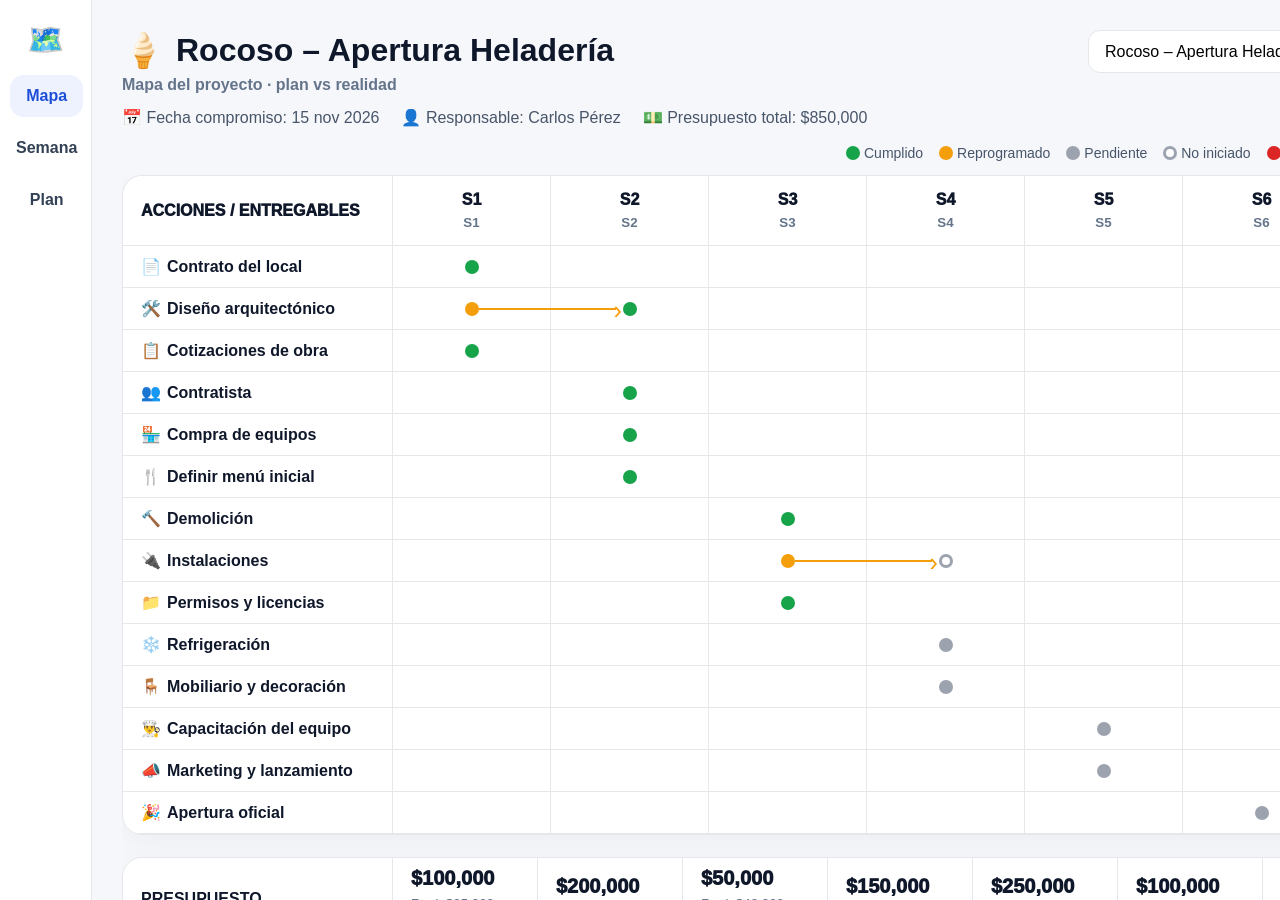
==== index.html @ 223167d5 "Plannerv1" ====
<!DOCTYPE html><html lang="es"><head><meta charset="UTF-8"><meta http-equiv="refresh" content="0; url=mapa.html"><title>Plan Semanal</title></head><body>Redirigiendo a <a href="mapa.html">Mapa</a>...</body></html>
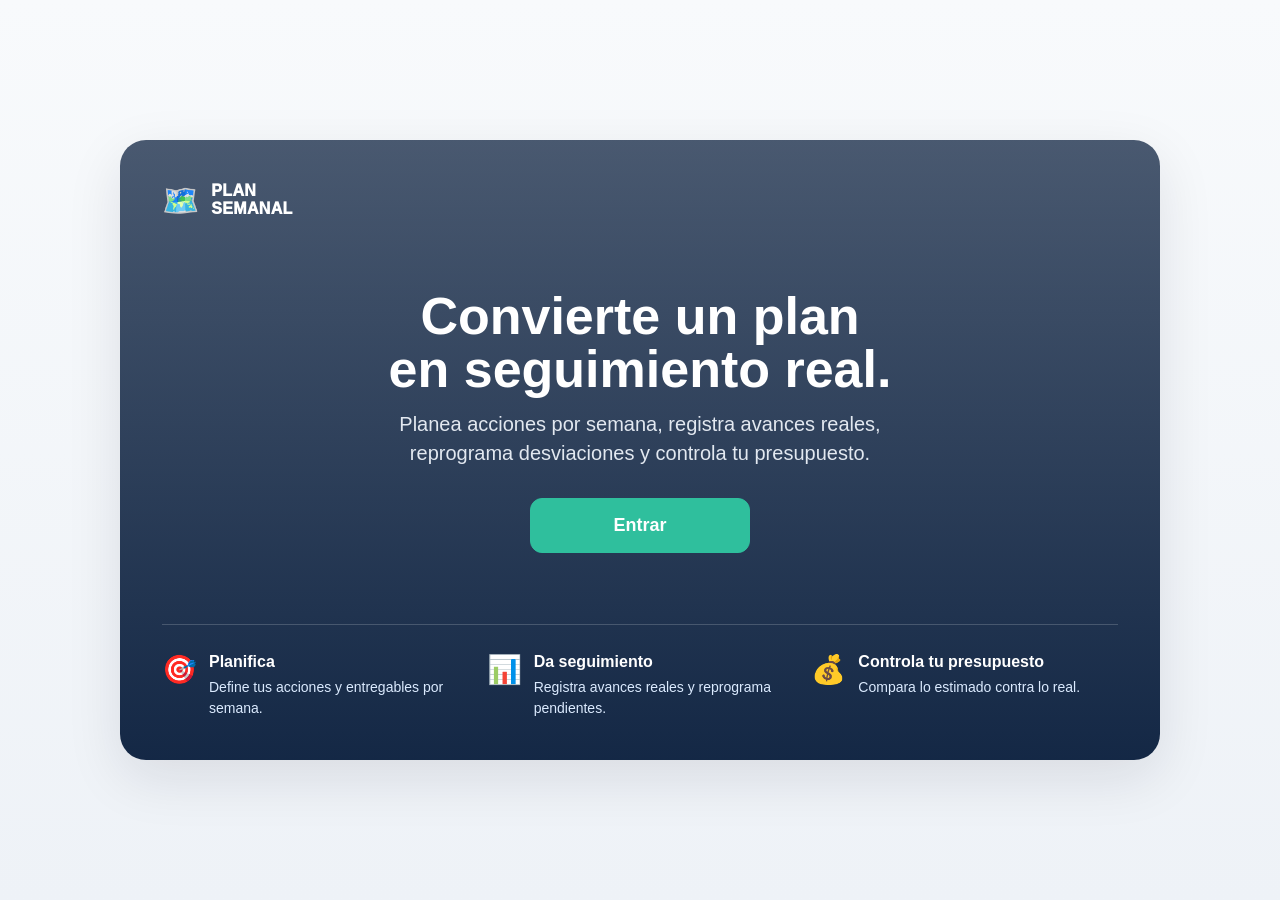
==== commit 51bb84e0: "RutaV2 Incluye:  Landing Login Dashboard de proyectos Botón + Nuevo proyecto Abrir proyecto existent" ====
--- a/index.html
+++ b/index.html
@@ -1 +1 @@
-<!DOCTYPE html><html lang="es"><head><meta charset="UTF-8"><meta http-equiv="refresh" content="0; url=mapa.html"><title>Plan Semanal</title></head><body>Redirigiendo a <a href="mapa.html">Mapa</a>...</body></html>
+<!DOCTYPE html><html lang="es"><head><meta charset="UTF-8"><meta name="viewport" content="width=device-width,initial-scale=1.0"><title>Plan Semanal</title><link rel="stylesheet" href="css/style.css"></head><body class="v2"><main class="v2-shell"><section class="landing-card"><div class="brand"><span class="brand-mark">🗺️</span><span>PLAN<br>SEMANAL</span></div><div class="hero"><h1>Convierte un plan<br>en seguimiento real.</h1><p>Planea acciones por semana, registra avances reales, reprograma desviaciones y controla tu presupuesto.</p><div class="hero-actions"><a class="btn hero-btn" href="login.html">Entrar</a></div></div><div class="benefits"><div class="benefit"><div class="benefit-icon">🎯</div><div><b>Planifica</b><span>Define tus acciones y entregables por semana.</span></div></div><div class="benefit"><div class="benefit-icon">📊</div><div><b>Da seguimiento</b><span>Registra avances reales y reprograma pendientes.</span></div></div><div class="benefit"><div class="benefit-icon">💰</div><div><b>Controla tu presupuesto</b><span>Compara lo estimado contra lo real.</span></div></div></div></section></main></body></html>
--- a/css/style.css
+++ b/css/style.css
@@ -0,0 +1,10 @@
+:root{--bg:#f6f7fb;--card:#fff;--ink:#0f172a;--muted:#64748b;--line:#e5e7eb;--blue:#2563eb;--green:#16a34a;--orange:#f59e0b;--red:#dc2626;--gray:#9ca3af}*{box-sizing:border-box}body{margin:0;background:var(--bg);color:var(--ink);font-family:Inter,Arial,sans-serif}.app{display:flex;min-height:100vh}.side{width:92px;background:#fff;border-right:1px solid var(--line);padding:22px 10px;display:flex;flex-direction:column;align-items:center;gap:18px;position:fixed;inset:0 auto 0 0}.logo{font-size:30px}.nav{display:grid;gap:10px;width:100%}.nav a{text-decoration:none;text-align:center;border:0;background:transparent;border-radius:14px;padding:12px 6px;font-weight:850;color:#334155}.nav a.active{background:#eef2ff;color:#1d4ed8}.main{flex:1;padding:30px;margin-left:92px;max-width:1600px;width:100%}.top{display:flex;justify-content:space-between;gap:18px;align-items:flex-start;margin-bottom:18px}.title{display:flex;align-items:center;gap:12px}.title h1{margin:0;font-size:32px}.kicker{color:var(--muted);font-weight:750;margin-top:6px}.meta{display:flex;gap:22px;flex-wrap:wrap;margin-top:14px;color:#475569}.actions{display:flex;gap:10px;flex-wrap:wrap}.btn{border:1px solid var(--line);background:#fff;border-radius:12px;padding:11px 15px;font-weight:850;cursor:pointer;text-decoration:none;color:var(--ink);display:inline-flex;align-items:center;justify-content:center}.btn.primary{background:var(--blue);border-color:var(--blue);color:#fff}.btn.danger{color:var(--red)}select,input{border:1px solid var(--line);background:#fff;border-radius:12px;padding:11px 12px;font:inherit}.legend{display:flex;gap:16px;justify-content:flex-end;margin:8px 0 14px;color:#475569;font-size:14px;flex-wrap:wrap}.dot{width:14px;height:14px;border-radius:99px;display:inline-block;vertical-align:-2px}.green{background:var(--green)}.orange{background:var(--orange)}.gray{background:var(--gray)}.empty{background:#fff;border:3px solid var(--gray)}.red{background:var(--red)}.scroll{overflow:auto}.card{background:#fff;border:1px solid var(--line);border-radius:20px;box-shadow:0 8px 30px rgba(15,23,42,.04);overflow:hidden}.map{display:grid;grid-template-columns:270px repeat(var(--weeks),minmax(145px,1fr));min-width:980px}.budget{display:grid;grid-template-columns:270px repeat(var(--weeks),minmax(145px,1fr)) minmax(190px,1fr);min-width:1160px}.cell{min-height:42px;border-right:1px solid var(--line);border-bottom:1px solid var(--line);display:flex;align-items:center;padding:0 18px;position:relative}.head{font-weight:950;justify-content:center;min-height:70px;flex-direction:column}.head small{font-weight:650;color:var(--muted);margin-top:6px}.label{font-weight:800}.icon{width:26px;display:inline-block}.weekcell{justify-content:center}.arrow{position:absolute;left:55%;right:-42%;height:2px;background:var(--orange)}.arrow:after{content:'›';position:absolute;right:-6px;top:-12px;color:var(--orange);font-size:25px}.budget{margin-top:22px}.budget .cell{min-height:88px;flex-direction:column;align-items:flex-start;justify-content:center}.amount{font-size:20px;font-weight:950}.budget small{color:var(--muted);margin-top:6px}.statusText{font-size:13px;font-weight:850;margin-top:7px}.ok{color:var(--green)}.bad{color:var(--red)}.wait{color:var(--gray)}.panel{margin-top:22px;display:grid;grid-template-columns:1fr 1fr;gap:18px}.box{background:#fff;border:1px solid var(--line);border-radius:18px;padding:20px}.box h2{margin:0 0 8px}.muted{color:var(--muted)}.week-list{display:grid;grid-template-columns:repeat(auto-fit,minmax(70px,1fr));gap:8px;margin:14px 0}.week-list button{border:1px solid var(--line);background:#fff;border-radius:12px;padding:10px;font-weight:900;cursor:pointer}.week-list button.active{background:#eff6ff;border-color:#2563eb;color:#1d4ed8}.check{display:flex;gap:10px;align-items:center;padding:10px 0;border-bottom:1px solid #f1f5f9}.check input{width:18px;height:18px}.formrow{display:grid;grid-template-columns:1fr auto;gap:8px;margin-top:10px}.formgrid{display:grid;grid-template-columns:1.4fr .6fr .6fr auto;gap:8px;margin-top:10px}.setup{display:grid;grid-template-columns:1fr 1fr;gap:18px}.mini{font-size:13px;color:var(--muted);margin-top:6px}.list{display:grid;gap:8px;margin-top:12px}.listrow{display:grid;grid-template-columns:1fr auto auto;gap:8px;align-items:center;border:1px solid #eef2f7;border-radius:12px;padding:9px 11px}.notice{padding:12px 14px;border-radius:12px;background:#eff6ff;color:#1d4ed8;font-weight:750;margin-top:12px}.error{background:#fef2f2;color:#b91c1c}.hidden{display:none!important}@media(max-width:900px){.app{display:block}.side{display:none}.main{padding:16px;margin-left:0}.top,.panel,.setup{display:block}.actions{margin-top:14px}.legend{justify-content:flex-start}.title h1{font-size:23px}}
+
+/* =========================
+   Ruta / Plan Semanal V2 · Sprint 1
+   Landing + Login + Dashboard
+========================= */
+:root{--navy:#061b3a;--navy2:#082653;--teal:#2fbf9d;--soft:#f8fafc;--shadow:0 18px 55px rgba(15,23,42,.10)}
+body.v2{background:linear-gradient(180deg,#f8fafc 0%,#eef2f7 100%)}
+.v2-shell{min-height:100vh;display:flex;align-items:center;justify-content:center;padding:28px}.landing-card{width:min(1040px,100%);min-height:620px;border-radius:26px;overflow:hidden;box-shadow:var(--shadow);background:linear-gradient(rgba(6,27,58,.72),rgba(6,27,58,.94)),url('https://images.unsplash.com/photo-1464822759023-fed622ff2c3b?q=80&w=1800&auto=format&fit=crop');background-size:cover;background-position:center;color:white;padding:42px;display:flex;flex-direction:column;justify-content:space-between}.brand{display:flex;align-items:center;gap:12px;font-weight:950;letter-spacing:.02em}.brand-mark{font-size:30px}.hero{text-align:center;margin:auto 0}.hero h1{font-size:52px;line-height:1.02;margin:0 0 14px}.hero p{font-size:20px;line-height:1.45;margin:0 auto 30px;max-width:560px;color:#e2e8f0}.hero-actions{display:flex;justify-content:center}.btn.hero-btn{background:var(--teal);border-color:var(--teal);color:white;font-size:18px;min-width:220px;padding:16px 22px}.benefits{display:grid;grid-template-columns:repeat(3,1fr);gap:18px;border-top:1px solid rgba(255,255,255,.18);padding-top:28px}.benefit{display:grid;grid-template-columns:auto 1fr;gap:12px;align-items:start}.benefit-icon{font-size:28px}.benefit b{display:block;margin-bottom:6px}.benefit span{color:#dbeafe;font-size:14px;line-height:1.45}.login-card{width:min(430px,100%);background:white;border:1px solid var(--line);border-radius:22px;box-shadow:var(--shadow);padding:34px}.login-logo{text-align:center;margin-bottom:28px;color:var(--navy);font-weight:950}.login-logo .brand-mark{display:block;font-size:42px;margin-bottom:8px}.login-card h1{text-align:center;margin:0 0 8px;font-size:28px}.login-card p{text-align:center;color:var(--muted);margin:0 0 22px}.login-form{display:grid;gap:12px}.login-form input{width:100%;padding:14px}.login-error{display:none;color:#b91c1c;background:#fef2f2;border-radius:12px;padding:10px 12px;font-weight:750}.login-error.show{display:block}.side.v2-side{width:116px;background:linear-gradient(180deg,var(--navy),#020617);border-right:0;color:white}.side.v2-side .logo{font-size:15px;line-height:1.1;font-weight:950;text-align:center}.side.v2-side .nav a{color:#dbeafe;text-align:left;padding:13px 12px}.side.v2-side .nav a.active{background:rgba(255,255,255,.11);color:white}.logout{margin-top:auto;width:100%;color:#dbeafe!important}.dashboard-main{margin-left:116px;padding:40px;max-width:1320px}.dashboard-head{display:flex;justify-content:space-between;align-items:center;margin-bottom:24px}.dashboard-head h1{margin:0;font-size:34px}.dashboard-head p{margin:7px 0 0;color:var(--muted);font-weight:700}.projects-grid{display:grid;grid-template-columns:repeat(auto-fit,minmax(320px,1fr));gap:18px}.project-card{background:white;border:1px solid var(--line);border-radius:18px;padding:22px;box-shadow:0 8px 28px rgba(15,23,42,.04);display:grid;grid-template-columns:auto 1fr;gap:18px;align-items:start}.project-card .picon{font-size:42px}.project-card h3{margin:0 0 6px}.project-card p{margin:4px 0;color:#475569}.project-card .open-row{grid-column:2;margin-top:14px}.progress{height:9px;background:#eef2f7;border-radius:99px;overflow:hidden;margin:12px 0}.progress span{display:block;height:100%;background:var(--teal);border-radius:99px}.empty-state{background:white;border:1px dashed #cbd5e1;border-radius:18px;padding:40px;text-align:center;color:var(--muted)}
+@media(max-width:900px){.v2-shell{padding:16px}.landing-card{min-height:calc(100vh - 32px);padding:26px}.hero h1{font-size:38px}.benefits{grid-template-columns:1fr}.dashboard-main{margin-left:0;padding:18px}.side.v2-side{display:none}.dashboard-head{display:block}.dashboard-head .actions{margin-top:14px}.project-card{grid-template-columns:1fr}.project-card .open-row{grid-column:auto}.project-card .picon{font-size:34px}}
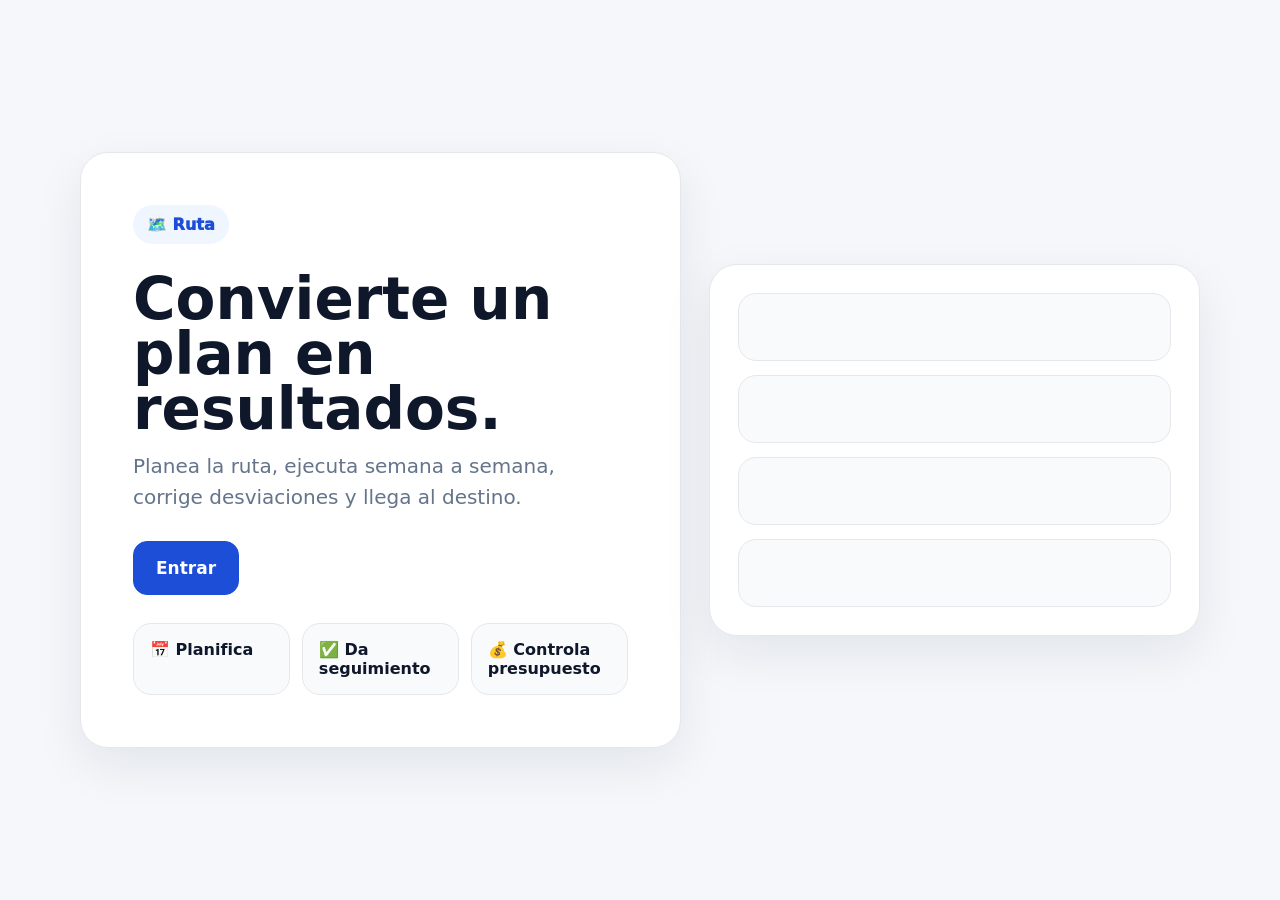
==== commit a42b47a1: "Ruta V2.1 Foundation Nueva arquitectura de la aplicación - Landing - Login - Dashboard sin menú late" ====
--- a/index.html
+++ b/index.html
@@ -1 +1 @@
-<!DOCTYPE html><html lang="es"><head><meta charset="UTF-8"><meta name="viewport" content="width=device-width,initial-scale=1.0"><title>Plan Semanal</title><link rel="stylesheet" href="css/style.css"></head><body class="v2"><main class="v2-shell"><section class="landing-card"><div class="brand"><span class="brand-mark">🗺️</span><span>PLAN<br>SEMANAL</span></div><div class="hero"><h1>Convierte un plan<br>en seguimiento real.</h1><p>Planea acciones por semana, registra avances reales, reprograma desviaciones y controla tu presupuesto.</p><div class="hero-actions"><a class="btn hero-btn" href="login.html">Entrar</a></div></div><div class="benefits"><div class="benefit"><div class="benefit-icon">🎯</div><div><b>Planifica</b><span>Define tus acciones y entregables por semana.</span></div></div><div class="benefit"><div class="benefit-icon">📊</div><div><b>Da seguimiento</b><span>Registra avances reales y reprograma pendientes.</span></div></div><div class="benefit"><div class="benefit-icon">💰</div><div><b>Controla tu presupuesto</b><span>Compara lo estimado contra lo real.</span></div></div></div></section></main></body></html>
+<!DOCTYPE html><html lang="es"><head><meta charset="UTF-8"><meta name="viewport" content="width=device-width,initial-scale=1.0"><title>Ruta</title><link rel="stylesheet" href="css/app.css"></head><body><main class="public-shell"><section class="hero"><div class="hero-card"><div class="brand">🗺️ Ruta</div><h1>Convierte un plan en resultados.</h1><p class="lead">Planea la ruta, ejecuta semana a semana, corrige desviaciones y llega al destino.</p><a class="btn primary big" href="login.html">Entrar</a><div class="benefits"><div class="benefit">📅 Planifica</div><div class="benefit">✅ Da seguimiento</div><div class="benefit">💰 Controla presupuesto</div></div></div><div class="hero-card mock"><div class="mock-row"></div><div class="mock-row"></div><div class="mock-row"></div><div class="mock-row"></div></div></section></main></body></html>
--- a/css/app.css
+++ b/css/app.css
@@ -0,0 +1 @@
+:root{--bg:#f5f7fb;--card:#fff;--ink:#0f172a;--muted:#64748b;--line:#e5e7eb;--brand:#1d4ed8;--brand2:#eff6ff;--green:#16a34a;--orange:#f59e0b;--red:#dc2626;--gray:#94a3b8;--shadow:0 18px 50px rgba(15,23,42,.08)}*{box-sizing:border-box}body{margin:0;background:var(--bg);color:var(--ink);font-family:Inter,system-ui,-apple-system,BlinkMacSystemFont,"Segoe UI",Arial,sans-serif}a{text-decoration:none;color:inherit}button,input,select{font:inherit}.public-shell{min-height:100vh;display:grid;place-items:center;padding:28px}.hero{width:min(1120px,100%);display:grid;grid-template-columns:1.1fr .9fr;gap:28px;align-items:center}.hero-card,.auth-card,.dash-card,.box,.project-hero,.module-card{background:var(--card);border:1px solid var(--line);border-radius:28px;box-shadow:var(--shadow)}.hero-card{padding:52px}.brand{display:inline-flex;gap:10px;align-items:center;font-weight:950;color:var(--brand);background:var(--brand2);border-radius:999px;padding:10px 14px}.hero h1{font-size:58px;line-height:.95;margin:28px 0 14px}.lead{font-size:20px;color:var(--muted);line-height:1.55;margin:0 0 28px}.benefits{display:grid;grid-template-columns:repeat(3,1fr);gap:12px;margin-top:28px}.benefit{background:#f8fafc;border:1px solid var(--line);border-radius:18px;padding:16px;font-weight:850}.mock{padding:28px;display:grid;gap:14px}.mock-row{height:68px;background:#f8fafc;border:1px solid var(--line);border-radius:18px}.btn{border:1px solid var(--line);background:#fff;border-radius:14px;padding:12px 16px;font-weight:900;cursor:pointer;display:inline-flex;align-items:center;justify-content:center;gap:8px}.btn.primary{background:var(--brand);border-color:var(--brand);color:#fff}.btn.big{padding:16px 22px;font-size:17px}.btn.danger{color:var(--red)}.btn.full{width:100%}.auth-card{width:min(420px,100%);padding:34px}.auth-card h1{margin:10px 0}.field{display:grid;gap:7px;margin:14px 0}.field label{font-size:13px;color:var(--muted);font-weight:850}.input,input,select{border:1px solid var(--line);background:#fff;border-radius:14px;padding:12px 13px;color:var(--ink)}.notice{margin-top:12px;padding:12px 14px;border-radius:14px;background:#eff6ff;color:#1d4ed8;font-weight:800}.error{background:#fef2f2;color:#b91c1c}.dash{min-height:100vh;padding:30px}.dash-wrap{max-width:1180px;margin:0 auto}.dash-top{display:flex;justify-content:space-between;gap:18px;align-items:center;margin-bottom:24px}.dash-top h1{margin:0;font-size:34px}.muted{color:var(--muted)}.stats{display:grid;grid-template-columns:repeat(4,1fr);gap:14px;margin-bottom:18px}.stat{background:#fff;border:1px solid var(--line);border-radius:22px;padding:18px}.stat strong{display:block;font-size:28px}.projects-grid{display:grid;grid-template-columns:repeat(auto-fit,minmax(260px,1fr));gap:16px}.dash-card{padding:20px}.project-title{display:flex;align-items:center;gap:12px}.project-title .emoji{font-size:32px}.progress{height:10px;background:#e2e8f0;border-radius:999px;overflow:hidden;margin:16px 0}.progress span{display:block;height:100%;background:var(--brand);border-radius:999px}.card-meta{display:grid;gap:8px;color:#475569;font-weight:700;font-size:14px}.card-actions{display:flex;gap:10px;margin-top:18px}.app{display:flex;min-height:100vh}.side{width:96px;background:#fff;border-right:1px solid var(--line);padding:22px 10px;display:flex;flex-direction:column;align-items:center;gap:18px;position:fixed;inset:0 auto 0 0}.logo{font-size:30px}.nav{display:grid;gap:10px;width:100%}.nav a{text-align:center;border-radius:16px;padding:12px 6px;font-weight:900;color:#334155;font-size:14px}.nav a.active{background:#eef2ff;color:#1d4ed8}.main{flex:1;padding:30px;margin-left:96px;max-width:1600px;width:100%}.top{display:flex;justify-content:space-between;gap:18px;align-items:flex-start;margin-bottom:20px}.title{display:flex;align-items:center;gap:12px}.title h1{margin:0;font-size:32px}.kicker{color:var(--muted);font-weight:800;margin-top:6px}.meta{display:flex;gap:18px;flex-wrap:wrap;margin-top:12px;color:#475569}.actions{display:flex;gap:10px;flex-wrap:wrap}.project-hero{padding:26px;margin-bottom:18px}.hero-grid{display:grid;grid-template-columns:1.3fr .7fr;gap:20px;align-items:center}.big-progress strong{font-size:46px}.quick-grid{display:grid;grid-template-columns:repeat(auto-fit,minmax(210px,1fr));gap:16px}.module-card{padding:22px;transition:.15s transform}.module-card:hover{transform:translateY(-2px)}.module-card b{display:block;font-size:20px;margin-bottom:8px}.wizard{min-height:100vh;padding:28px}.wizard-wrap{max-width:980px;margin:0 auto}.steps{display:flex;gap:10px;margin:20px 0}.step{flex:1;background:#e2e8f0;border-radius:999px;height:10px}.step.active{background:var(--brand)}.box{padding:24px}.box h2{margin:0 0 8px}.form-grid{display:grid;grid-template-columns:1fr 1fr;gap:12px}.week-box{border:1px solid var(--line);border-radius:20px;padding:16px;margin:14px 0;background:#fff}.week-box h3{margin:0 0 10px}.add-line{display:grid;grid-template-columns:1fr 90px auto;gap:8px}.list{display:grid;gap:8px;margin-top:12px}.listrow{display:grid;grid-template-columns:1fr auto auto;gap:8px;align-items:center;border:1px solid #eef2f7;border-radius:14px;padding:10px 12px;background:#fff}.panel{display:grid;grid-template-columns:1fr 1fr;gap:18px}.week-list{display:grid;grid-template-columns:repeat(auto-fit,minmax(70px,1fr));gap:8px;margin:14px 0}.week-list button{border:1px solid var(--line);background:#fff;border-radius:12px;padding:10px;font-weight:900;cursor:pointer}.week-list button.active{background:#eff6ff;border-color:#2563eb;color:#1d4ed8}.check{display:flex;gap:10px;align-items:center;padding:10px 0;border-bottom:1px solid #f1f5f9}.check input{width:18px;height:18px}.scroll{overflow:auto}.card{background:#fff;border:1px solid var(--line);border-radius:24px;box-shadow:var(--shadow);overflow:hidden}.map{display:grid;grid-template-columns:270px repeat(var(--weeks),minmax(145px,1fr));min-width:980px}.budget{display:grid;grid-template-columns:270px repeat(var(--weeks),minmax(145px,1fr)) minmax(190px,1fr);min-width:1160px;margin-top:22px}.cell{min-height:42px;border-right:1px solid var(--line);border-bottom:1px solid var(--line);display:flex;align-items:center;padding:0 18px;position:relative}.head{font-weight:950;justify-content:center;min-height:70px;flex-direction:column}.head small{font-weight:650;color:var(--muted);margin-top:6px}.label{font-weight:850}.icon{width:26px;display:inline-block}.weekcell{justify-content:center}.dot{width:14px;height:14px;border-radius:99px;display:inline-block;vertical-align:-2px}.green{background:var(--green)}.orange{background:var(--orange)}.gray{background:var(--gray)}.empty{background:#fff;border:3px solid var(--gray)}.red{background:var(--red)}.arrow{position:absolute;left:55%;right:-42%;height:2px;background:var(--orange)}.arrow:after{content:'›';position:absolute;right:-6px;top:-12px;color:var(--orange);font-size:25px}.budget .cell{min-height:88px;flex-direction:column;align-items:flex-start;justify-content:center}.amount{font-size:20px;font-weight:950}.budget small{color:var(--muted);margin-top:6px}.statusText{font-size:13px;font-weight:850;margin-top:7px}.ok{color:var(--green)}.bad{color:var(--red)}.wait{color:var(--gray)}.hidden{display:none!important}@media(max-width:900px){.hero,.hero-grid,.panel,.form-grid,.stats{grid-template-columns:1fr}.benefits{grid-template-columns:1fr}.hero-card{padding:32px}.hero h1{font-size:42px}.app{display:block}.side{display:none}.main{margin-left:0;padding:16px}.dash{padding:16px}.dash-top,.top{display:block}.actions{margin-top:14px}.add-line{grid-template-columns:1fr}.title h1{font-size:24px}}
